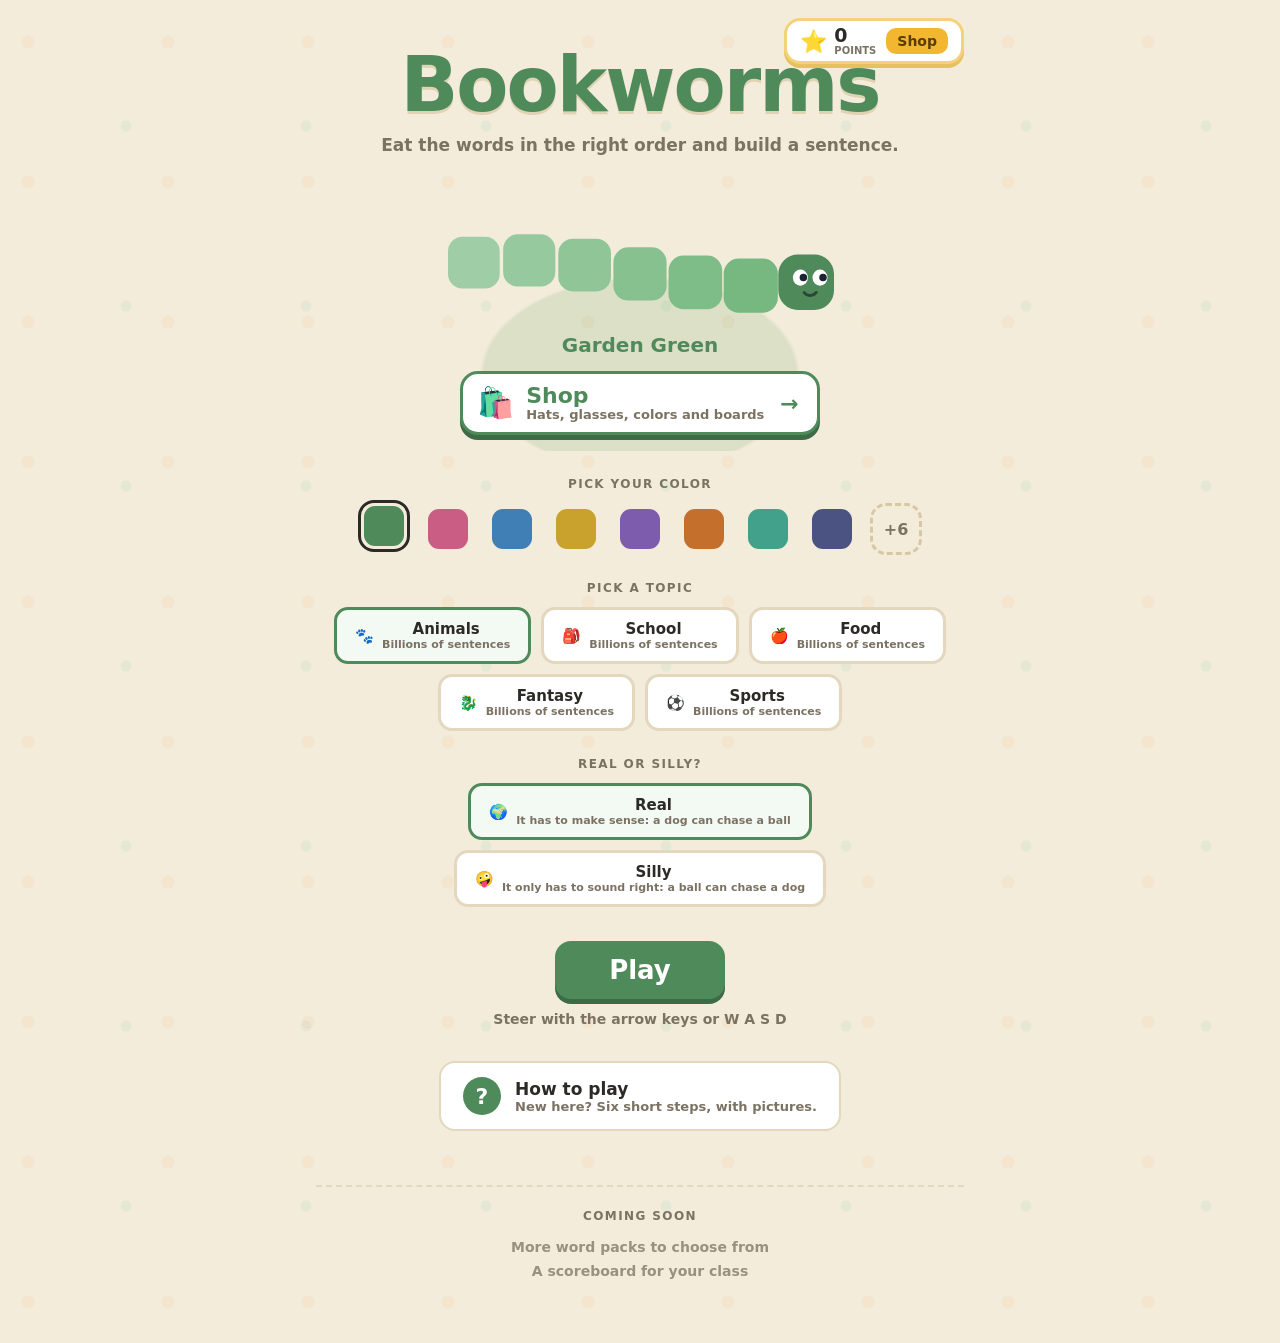
==== index.html @ 858da51a "Merge branch 'main' of https://github.com/samueljr0505/bookworms into Caro2 # Conflicts: #	tools/tes" ====
<!DOCTYPE html>
<html lang="en">
<head>
<meta charset="utf-8" />
<meta name="viewport" content="width=device-width, initial-scale=1" />
<title>Bookworms - Pick Your Worm</title>
<link rel="icon" href="data:image/svg+xml,%3Csvg xmlns='http://www.w3.org/2000/svg' viewBox='0 0 100 100'%3E%3Ctext y='.9em' font-size='90'%3E%F0%9F%90%9B%3C/text%3E%3C/svg%3E" />
<link rel="stylesheet" href="css/home.css" />
</head>
<body>

<main class="home">

  <header class="hero">
    <a id="bank" class="bank" href="shop.html" title="Spend your points in the shop">
      <span class="bank-star">⭐</span>
      <span><b id="bank-points">0</b><small>points</small></span>
      <span class="bank-go">Shop</span>
    </a>
    <h1>Bookworms</h1>
    <p class="tagline">Eat the words in the right order and build a sentence.</p>
  </header>

  <!-- the worm you are about to play as, wiggling, in everything it is wearing -->
  <section class="preview" aria-label="Your worm">
    <canvas id="worm-preview" class="worm" aria-hidden="true"></canvas>
    <p id="worm-name" class="worm-name">Garden Green</p>
    <a class="shop-btn" href="shop.html">
      <span class="shop-btn-icon" aria-hidden="true">🛍️</span>
      <span><b>Shop</b><small>Hats, glasses, colors and boards</small></span>
      <span class="shop-btn-go" aria-hidden="true">&rarr;</span>
    </a>
  </section>

  <section class="picker">
    <h2>Pick your color</h2>
    <ul id="swatches" class="swatches" role="radiogroup" aria-label="Worm colour"></ul>
    <p id="picker-error" class="picker-error" hidden>
      Could not load the worm colours. Start the server with <code>./serve.sh</code>
      and reload this page.
    </p>
  </section>

  <section class="picker">
    <h2>Pick a topic</h2>
    <ul id="topics" class="topics" role="radiogroup" aria-label="Topic"></ul>
  </section>

  <section class="picker">
    <h2>Real or silly?</h2>
    <ul id="modes" class="topics" role="radiogroup" aria-label="Kind of sentences">
      <li><button class="topic" type="button" role="radio" data-mode="real" aria-checked="true">
        <span>🌍</span><span>Real<small>It has to make sense: a dog can chase a ball</small></span>
      </button></li>
      <li><button class="topic" type="button" role="radio" data-mode="silly" aria-checked="false">
        <span>🤪</span><span>Silly<small>It only has to sound right: a ball can chase a dog</small></span>
      </button></li>
    </ul>
  </section>

  <section class="start">
    <a id="play" class="play" href="game.html">Play</a>
    <p class="hint">Steer with the <b>arrow keys</b> or <b>W A S D</b></p>
  </section>

  <section class="learn">
    <a class="learn-link" href="how-to-play.html">
      <span class="learn-icon">?</span>
      <span>
        <b>How to play</b>
        <small>New here? Six short steps, with pictures.</small>
      </span>
    </a>
  </section>

  <!-- room to grow: more of these panels go here later -->
  <section class="soon">
    <h2>Coming soon</h2>
    <ul class="soon-list">
      <li>More word packs to choose from</li>
      <li>A scoreboard for your class</li>
    </ul>
  </section>

</main>

<script src="js/closet.js"></script>
<script src="js/worm-skin.js"></script>
<script src="js/worm-art.js"></script>
<script src="js/home.js"></script>
</body>
</html>
---- css/home.css ----
/* The home page. The game itself is styled by css/style.css. */

:root {
  --paper: #fdf6e8;
  --ink: #2c2a26;
  --muted: #7b7263;
  --line: #e3d7be;
  --green: #4f8a5b;

  /* set from js/home.js when a worm is picked */
  --worm-body: #6eb478;
  --worm-head: #4f8a5b;
}

* { box-sizing: border-box; }

body {
  margin: 0;
  padding: 0;
  background-color: #f4ecdb;
  background-image:
    radial-gradient(circle at 20% 30%, rgba(242, 166, 90, 0.10) 0 6px, transparent 7px),
    radial-gradient(circle at 70% 70%, rgba(94, 196, 163, 0.10) 0 5px, transparent 6px);
  background-size: 140px 140px, 180px 180px;
  color: var(--ink);
  font-family: "Nunito", ui-rounded, "Trebuchet MS", system-ui, sans-serif;
}

.home {
  max-width: 680px;
  margin: 0 auto;
  padding: 40px 16px 60px;
  text-align: center;
}

/* ---------- hero ---------- */

.hero h1 {
  margin: 0;
  font-size: clamp(42px, 11vw, 76px);
  letter-spacing: -2px;
  color: var(--green);
  text-shadow: 0 3px 0 #e0d2b4;
}
.tagline {
  margin: 6px 0 0;
  color: var(--muted);
  font-weight: 700;
  font-size: 17px;
}

/* ---------- the points bank ---------- */

.hero { position: relative; }
.bank {
  position: absolute; right: 0; top: -22px;
  display: inline-flex; align-items: center; gap: 7px;
  text-decoration: none; color: var(--ink);
  background: #fff; border: 3px solid #f3d27a; border-radius: 16px;
  padding: 5px 13px; box-shadow: 0 4px 0 #e6c15f; transition: transform 0.12s;
}
.bank:hover { transform: translateY(-2px); }
.bank-star { font-size: 22px; }
.bank-go {
  background: var(--gold, #f2b631); color: #5a3d00; font-weight: 900; font-size: 14px;
  padding: 5px 11px; border-radius: 10px; margin-left: 3px;
}
.bank b { display: block; font-size: 19px; line-height: 1; text-align: left; }
.bank small { display: block; font-size: 10px; font-weight: 800; color: var(--muted); text-transform: uppercase; }

/* ---------- the wiggling worm ---------- */

.preview {
  margin: 22px 0 10px;
  padding: 6px 0 16px;
  background: radial-gradient(ellipse at 50% 72%, rgba(94, 160, 90, 0.16) 0 34%, transparent 35%);
}
.worm { display: block; width: 100%; height: 150px; }

.worm-name {
  margin: 0;
  font-weight: 900;
  font-size: 20px;
  color: var(--worm-head);
  transition: color 0.25s;
}
/* the way into the shop: a chunky white button with a green edge, so it reads as something
   to press without competing with the green Play button */
.shop-btn {
  display: inline-flex; align-items: center; gap: 12px; margin-top: 14px;
  padding: 10px 18px 10px 14px; text-align: left; text-decoration: none; color: var(--green);
  background: #fff; border: 3px solid var(--green); border-radius: 18px;
  box-shadow: 0 5px 0 #3c6b46; transition: transform 0.1s, box-shadow 0.1s, background 0.15s;
}
.shop-btn:hover { transform: translateY(-2px); box-shadow: 0 7px 0 #3c6b46; background: #f3faf4; }
.shop-btn:active { transform: translateY(3px); box-shadow: 0 2px 0 #3c6b46; }
.shop-btn:focus-visible { outline: 3px solid var(--green); outline-offset: 3px; }
.shop-btn-icon { font-size: 30px; line-height: 1; }
.shop-btn b { display: block; font-size: 22px; line-height: 1.05; }
.shop-btn small { display: block; font-size: 13px; font-weight: 800; color: var(--muted); }
.shop-btn-go {
  font-size: 22px; font-weight: 900; margin-left: 4px;
  transition: transform 0.15s;
}
.shop-btn:hover .shop-btn-go { transform: translateX(4px); }

/* ---------- colour picker ---------- */

.picker { margin-top: 26px; }

h2 {
  font-size: 12px;
  text-transform: uppercase;
  letter-spacing: 1.4px;
  color: var(--muted);
  margin: 0 0 12px;
}

.swatches {
  list-style: none;
  margin: 0;
  padding: 0;
  display: flex;
  flex-wrap: wrap;
  justify-content: center;
  gap: 12px;
}
.swatch {
  width: 52px;
  height: 52px;
  border-radius: 16px;
  border: 3px solid transparent;
  background: none;
  padding: 3px;
  cursor: pointer;
  transition: transform 0.15s, border-color 0.15s;
}
.swatch i {
  display: block;
  width: 100%;
  height: 100%;
  border-radius: 11px;
}
.swatch:hover { transform: translateY(-3px); }
.swatch[aria-checked="true"] {
  border-color: var(--ink);
  transform: translateY(-3px);
}
.swatch:focus-visible { outline: 3px solid var(--green); outline-offset: 3px; }

.picker-error {
  color: #c0563f;
  font-weight: 700;
  font-size: 14px;
  max-width: 420px;
  margin: 12px auto 0;
}
.picker-error code {
  background: #efe6d2;
  padding: 1px 6px;
  border-radius: 5px;
}

/* ---------- play ---------- */

.start { margin-top: 34px; }

.play {
  display: inline-block;
  font-size: 26px;
  font-weight: 800;
  text-decoration: none;
  color: #fff;
  background: var(--green);
  padding: 14px 54px;
  border-radius: 16px;
  box-shadow: 0 5px 0 #3c6b46;
  transition: transform 0.1s, box-shadow 0.1s;
}
.play:hover { transform: translateY(-2px); box-shadow: 0 7px 0 #3c6b46; }
.play:active { transform: translateY(3px); box-shadow: 0 2px 0 #3c6b46; }

.hint { margin: 12px 0 0; color: var(--muted); font-weight: 700; font-size: 14px; }

/* ---------- placeholder for later ---------- */

.soon {
  margin-top: 54px;
  padding-top: 22px;
  border-top: 2px dashed var(--line);
}
.soon-list {
  list-style: none;
  margin: 0;
  padding: 0;
  color: var(--muted);
  font-size: 14px;
  font-weight: 700;
}
.soon-list li { padding: 4px 0; opacity: 0.75; }

@media (max-width: 520px) {
  .bank { position: static; margin-bottom: 14px; }
  .worm { height: 110px; }
}

/* the last swatch: a link to the colours you can still buy */
.swatch.more {
  display: grid; place-items: center; text-decoration: none;
  border: 3px dashed #d7c7a3; padding: 0;
}
.swatch.more i {
  display: grid; place-items: center; background: none;
  font-style: normal; font-weight: 900; color: var(--muted); font-size: 16px;
}

/* ---------- topic picker ---------- */

.topics {
  list-style: none;
  margin: 0;
  padding: 0;
  display: flex;
  flex-wrap: wrap;
  justify-content: center;
  gap: 10px;
}
.topic {
  font: inherit;
  font-weight: 800;
  font-size: 15px;
  padding: 10px 18px;
  border-radius: 14px;
  border: 3px solid var(--line);
  background: #fff;
  color: var(--ink);
  cursor: pointer;
  display: flex;
  align-items: center;
  gap: 8px;
  transition: transform 0.15s, border-color 0.15s;
}
.topic small { display: block; font-weight: 700; font-size: 11px; color: var(--muted); }
.topic:hover { transform: translateY(-3px); }
.topic[aria-checked="true"] { border-color: var(--green); background: #f3faf4; }
.topic:focus-visible { outline: 3px solid var(--green); outline-offset: 3px; }

/* ---------- how a sentence gets built ---------- */

.how {
  margin-top: 46px;
  padding: 24px 26px;
  background: #fff;
  border: 2px solid var(--line);
  border-radius: 18px;
  text-align: left;
}
.how h2, .how h3 { text-align: left; }
.how h3 { margin-top: 22px; }
.how-lead { margin: 0 0 18px; font-size: 15px; font-weight: 700; color: var(--ink); }

.how-steps { list-style: none; margin: 0; padding: 0; }
.how-steps li { display: flex; gap: 12px; padding: 10px 0; font-size: 14.5px; }
.step-n {
  flex: none; width: 26px; height: 26px; border-radius: 50%;
  background: var(--green); color: #fff; font-weight: 800;
  display: grid; place-items: center; font-size: 14px;
}

/* the little worked example */
.demo { display: flex; flex-wrap: wrap; gap: 5px; margin-top: 8px; }
.demo i {
  font-style: normal; font-weight: 800; font-size: 12px;
  padding: 4px 10px; border-radius: 999px;
  border: 2px dashed #c9bda3; color: var(--muted); background: #fbf7ee;
}
.demo i.done { border-style: solid; color: #20242e; }

.d-det  { border-color: #9aa7d7; } .d-det.done  { background: #9aa7d7; }
.d-adj  { border-color: #f2a65a; } .d-adj.done  { background: #f2a65a; }
.d-noun { border-color: #5ec4a3; } .d-noun.done { background: #5ec4a3; }
.d-verb { border-color: #e9797a; } .d-verb.done { background: #e9797a; }
.d-adv  { border-color: #c79ae0; } .d-adv.done  { background: #c79ae0; }
.d-prep { border-color: #72b6e8; } .d-prep.done { background: #72b6e8; }
.d-end  { border-color: #f5c26b; } .d-end.done  { background: #f5c26b; }

.how-pos { list-style: none; margin: 0; padding: 0; }
.how-pos li {
  display: flex; align-items: center; gap: 9px;
  padding: 5px 0; font-size: 14px;
}
/* the swatch takes the colour of its word kind; currentColor would pick up the
   list's text colour instead, which is why these are set explicitly */
.how-pos i {
  flex: none; width: 15px; height: 15px; border-radius: 5px; border: none;
}
.how-pos .d-det  { background: #9aa7d7; }
.how-pos .d-adj  { background: #f2a65a; }
.how-pos .d-noun { background: #5ec4a3; }
.how-pos .d-verb { background: #e9797a; }
.how-pos .d-adv  { background: #c79ae0; }
.how-pos .d-prep { background: #72b6e8; }
.how-pos .d-end  { background: #f5c26b; }
.how-pos em { color: var(--muted); font-style: normal; font-weight: 700; }
.how-note {
  margin: 18px 0 0; font-size: 13.5px; color: var(--muted);
  font-weight: 700; border-top: 2px dashed var(--line); padding-top: 14px;
}

/* ---------- link to the how-to-play page ---------- */

.learn { margin-top: 34px; }
.learn-link {
  display: inline-flex; align-items: center; gap: 14px;
  text-align: left; text-decoration: none; color: var(--ink);
  background: #fff; border: 2px solid var(--line); border-radius: 16px;
  padding: 14px 22px; transition: transform 0.15s, border-color 0.15s;
}
.learn-link:hover { transform: translateY(-3px); border-color: var(--green); }
.learn-icon {
  flex: none; width: 38px; height: 38px; border-radius: 50%;
  background: var(--green); color: #fff;
  display: grid; place-items: center; font-size: 22px; font-weight: 800;
}
.learn-link b { display: block; font-size: 17px; }
.learn-link small { display: block; color: var(--muted); font-weight: 700; font-size: 13px; }
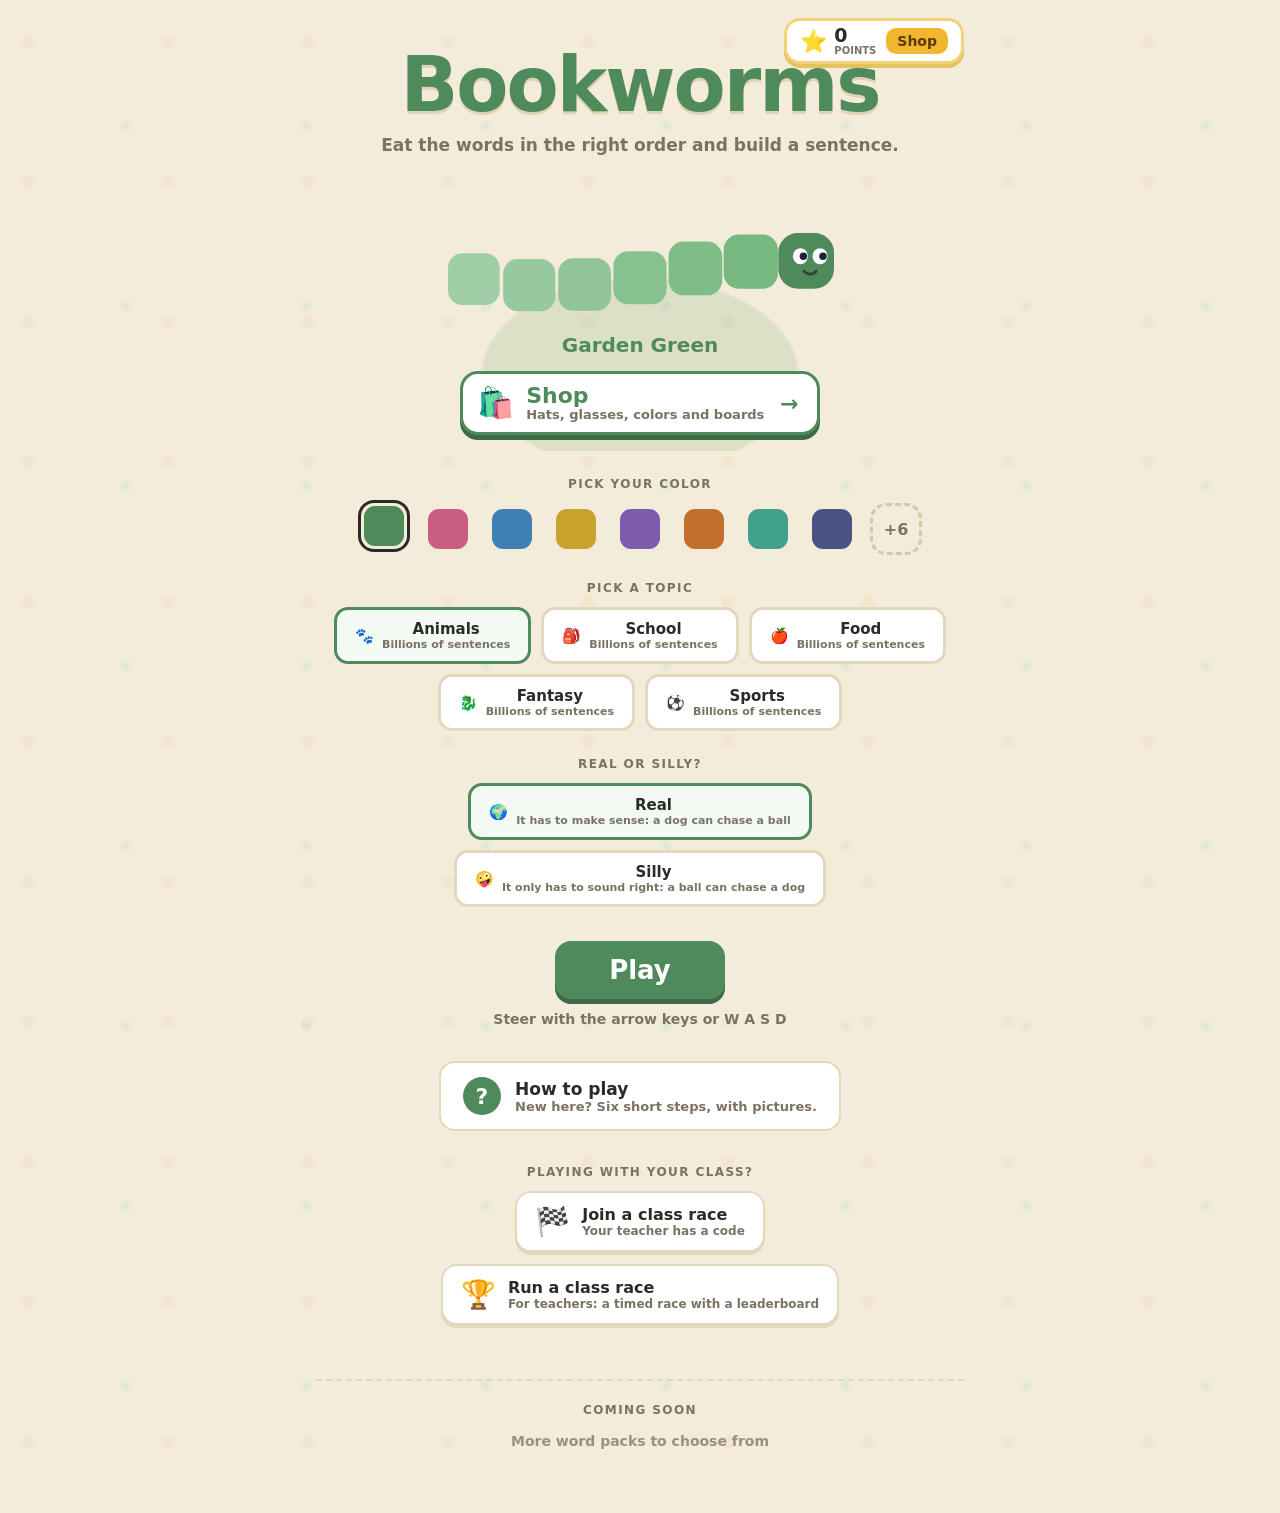
==== commit 59bf9457: "Add class races: a timed game mode with a class leaderboard A teacher opens "Run a class race" (teac" ====
--- a/index.html
+++ b/index.html
@@ -73,12 +73,26 @@
     </a>
   </section>
 
+  <!-- class races: the whole class plays at once, on a shared leaderboard -->
+  <section class="classroom">
+    <h2>Playing with your class?</h2>
+    <div class="class-links">
+      <a class="class-link" href="join.html">
+        <span class="class-icon" aria-hidden="true">🏁</span>
+        <span><b>Join a class race</b><small>Your teacher has a code</small></span>
+      </a>
+      <a class="class-link" href="teacher.html">
+        <span class="class-icon" aria-hidden="true">🏆</span>
+        <span><b>Run a class race</b><small>For teachers: a timed race with a leaderboard</small></span>
+      </a>
+    </div>
+  </section>
+
   <!-- room to grow: more of these panels go here later -->
   <section class="soon">
     <h2>Coming soon</h2>
     <ul class="soon-list">
       <li>More word packs to choose from</li>
-      <li>A scoreboard for your class</li>
     </ul>
   </section>
 
--- a/css/home.css
+++ b/css/home.css
@@ -181,6 +181,22 @@
 .play:active { transform: translateY(3px); box-shadow: 0 2px 0 #3c6b46; }
 
 .hint { margin: 12px 0 0; color: var(--muted); font-weight: 700; font-size: 14px; }
+
+/* ---------- class races: join one, or run one ---------- */
+
+.classroom { margin-top: 34px; }
+.class-links { display: flex; flex-wrap: wrap; gap: 12px; justify-content: center; }
+.class-link {
+  display: inline-flex; align-items: center; gap: 12px; text-align: left;
+  text-decoration: none; color: var(--ink); background: #fff;
+  border: 2px solid var(--line); border-radius: 16px; padding: 12px 18px;
+  box-shadow: 0 3px 0 var(--line); transition: transform 0.15s, border-color 0.15s;
+}
+.class-link:hover { transform: translateY(-3px); border-color: var(--green); }
+.class-link:focus-visible { outline: 3px solid var(--green); outline-offset: 3px; }
+.class-icon { font-size: 28px; line-height: 1; }
+.class-link b { display: block; font-size: 16px; }
+.class-link small { display: block; color: var(--muted); font-weight: 700; font-size: 12px; }
 
 /* ---------- placeholder for later ---------- */
 
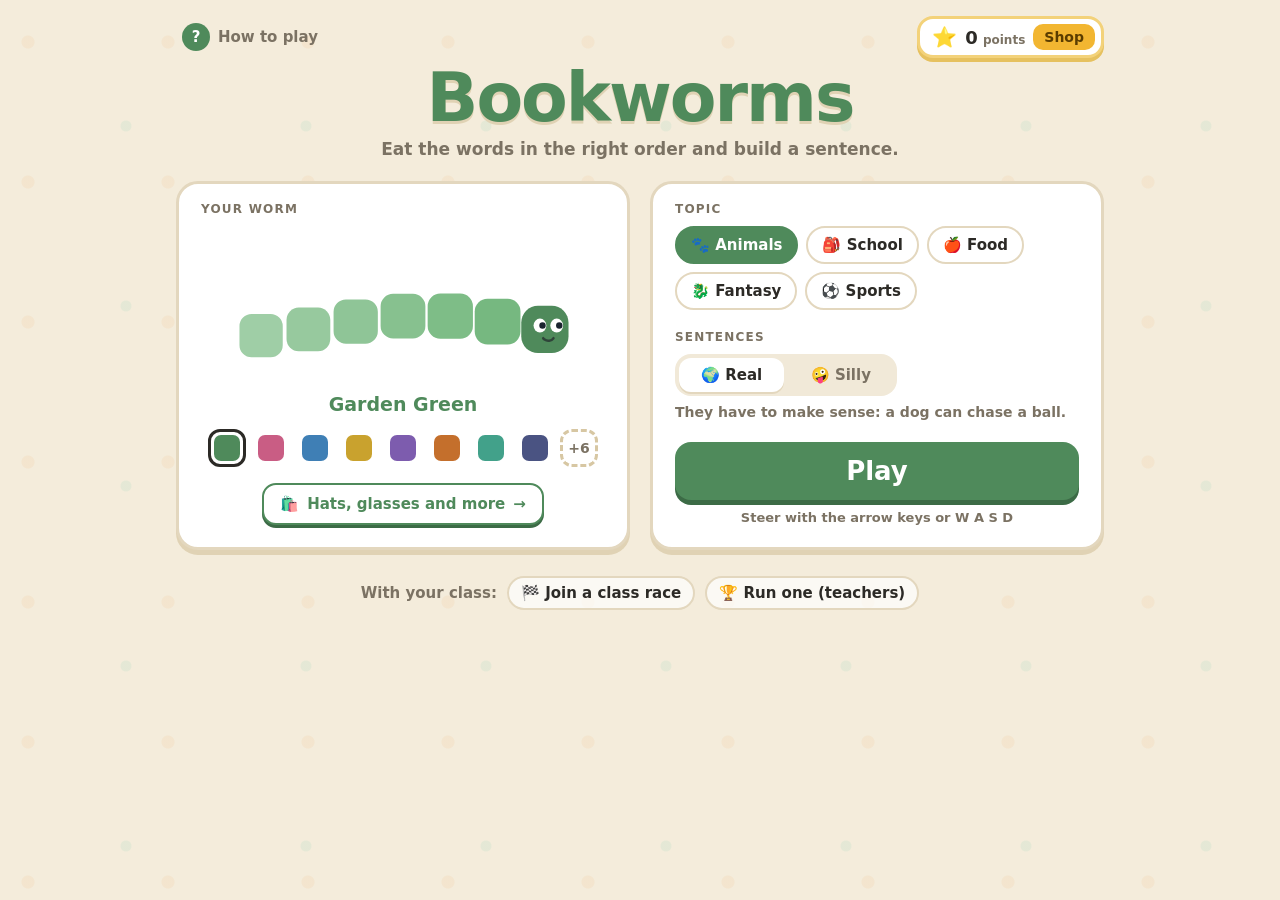
==== commit bb4d922d: "Tidy the home page and the game's controls The home page was nine sections stacked in one column, so" ====
--- a/index.html
+++ b/index.html
@@ -9,92 +9,65 @@
 </head>
 <body>
 
+<header class="top">
+  <a class="help" href="how-to-play.html"><span class="help-icon" aria-hidden="true">?</span>How to play</a>
+  <a id="bank" class="bank" href="shop.html" title="Spend your points in the shop">
+    <span class="bank-star" aria-hidden="true">⭐</span>
+    <span><b id="bank-points">0</b> <small>points</small></span>
+    <span class="bank-go">Shop</span>
+  </a>
+</header>
+
 <main class="home">
 
-  <header class="hero">
-    <a id="bank" class="bank" href="shop.html" title="Spend your points in the shop">
-      <span class="bank-star">⭐</span>
-      <span><b id="bank-points">0</b><small>points</small></span>
-      <span class="bank-go">Shop</span>
-    </a>
+  <div class="hero">
     <h1>Bookworms</h1>
     <p class="tagline">Eat the words in the right order and build a sentence.</p>
-  </header>
+  </div>
 
-  <!-- the worm you are about to play as, wiggling, in everything it is wearing -->
-  <section class="preview" aria-label="Your worm">
-    <canvas id="worm-preview" class="worm" aria-hidden="true"></canvas>
-    <p id="worm-name" class="worm-name">Garden Green</p>
-    <a class="shop-btn" href="shop.html">
-      <span class="shop-btn-icon" aria-hidden="true">🛍️</span>
-      <span><b>Shop</b><small>Hats, glasses, colors and boards</small></span>
-      <span class="shop-btn-go" aria-hidden="true">&rarr;</span>
-    </a>
-  </section>
+  <div class="setup">
 
-  <section class="picker">
-    <h2>Pick your color</h2>
-    <ul id="swatches" class="swatches" role="radiogroup" aria-label="Worm colour"></ul>
-    <p id="picker-error" class="picker-error" hidden>
-      Could not load the worm colours. Start the server with <code>./serve.sh</code>
-      and reload this page.
-    </p>
-  </section>
+    <!-- the worm you are about to play as, wiggling, in everything it is wearing -->
+    <section class="card worm-card" aria-labelledby="worm-label">
+      <h2 id="worm-label" class="label">Your worm</h2>
+      <canvas id="worm-preview" class="worm" aria-hidden="true"></canvas>
+      <p id="worm-name" class="worm-name">Garden Green</p>
+      <ul id="swatches" class="swatches" role="radiogroup" aria-label="Worm colour"></ul>
+      <p id="picker-error" class="picker-error" hidden>
+        Could not load the worm colours. Start the server with <code>./serve.sh</code>
+        and reload this page.
+      </p>
+      <a class="shop-btn" href="shop.html">
+        <span aria-hidden="true">🛍️</span> Hats, glasses and more <span class="go" aria-hidden="true">&rarr;</span>
+      </a>
+    </section>
 
-  <section class="picker">
-    <h2>Pick a topic</h2>
-    <ul id="topics" class="topics" role="radiogroup" aria-label="Topic"></ul>
-  </section>
+    <!-- what to play: the topic, Real or Silly, then go -->
+    <section class="card game-card" aria-labelledby="topic-label">
+      <h2 id="topic-label" class="label">Topic</h2>
+      <ul id="topics" class="chips" role="radiogroup" aria-labelledby="topic-label"></ul>
 
-  <section class="picker">
-    <h2>Real or silly?</h2>
-    <ul id="modes" class="topics" role="radiogroup" aria-label="Kind of sentences">
-      <li><button class="topic" type="button" role="radio" data-mode="real" aria-checked="true">
-        <span>🌍</span><span>Real<small>It has to make sense: a dog can chase a ball</small></span>
-      </button></li>
-      <li><button class="topic" type="button" role="radio" data-mode="silly" aria-checked="false">
-        <span>🤪</span><span>Silly<small>It only has to sound right: a ball can chase a dog</small></span>
-      </button></li>
-    </ul>
-  </section>
+      <h2 id="mode-label" class="label">Sentences</h2>
+      <div id="modes" class="segmented" role="radiogroup" aria-labelledby="mode-label">
+        <button type="button" role="radio" data-mode="real" aria-checked="true"
+                data-note="They have to make sense: a dog can chase a ball.">🌍 Real</button>
+        <button type="button" role="radio" data-mode="silly" aria-checked="false"
+                data-note="They only have to sound right: a ball can chase a dog!">🤪 Silly</button>
+      </div>
+      <p id="mode-note" class="mode-note" aria-live="polite">They have to make sense: a dog can chase a ball.</p>
 
-  <section class="start">
-    <a id="play" class="play" href="game.html">Play</a>
-    <p class="hint">Steer with the <b>arrow keys</b> or <b>W A S D</b></p>
-  </section>
+      <a id="play" class="play" href="game.html">Play</a>
+      <p class="hint">Steer with the <b>arrow keys</b> or <b>W A S D</b></p>
+    </section>
 
-  <section class="learn">
-    <a class="learn-link" href="how-to-play.html">
-      <span class="learn-icon">?</span>
-      <span>
-        <b>How to play</b>
-        <small>New here? Six short steps, with pictures.</small>
-      </span>
-    </a>
-  </section>
+  </div>
 
   <!-- class races: the whole class plays at once, on a shared leaderboard -->
-  <section class="classroom">
-    <h2>Playing with your class?</h2>
-    <div class="class-links">
-      <a class="class-link" href="join.html">
-        <span class="class-icon" aria-hidden="true">🏁</span>
-        <span><b>Join a class race</b><small>Your teacher has a code</small></span>
-      </a>
-      <a class="class-link" href="teacher.html">
-        <span class="class-icon" aria-hidden="true">🏆</span>
-        <span><b>Run a class race</b><small>For teachers: a timed race with a leaderboard</small></span>
-      </a>
-    </div>
-  </section>
-
-  <!-- room to grow: more of these panels go here later -->
-  <section class="soon">
-    <h2>Coming soon</h2>
-    <ul class="soon-list">
-      <li>More word packs to choose from</li>
-    </ul>
-  </section>
+  <nav class="classroom" aria-label="Class races">
+    <span class="classroom-label">With your class:</span>
+    <a href="join.html"><span aria-hidden="true">🏁</span> Join a class race</a>
+    <a href="teacher.html"><span aria-hidden="true">🏆</span> Run one (teachers)</a>
+  </nav>
 
 </main>
 
--- a/css/home.css
+++ b/css/home.css
@@ -1,4 +1,6 @@
-/* The home page. The game itself is styled by css/style.css. */
+/* The home page: two cards side by side - your worm, and what to play - with Play as the one
+   big button. Everything a player has to choose fits on one screen. The game itself is
+   styled by css/style.css. */
 
 :root {
   --paper: #fdf6e8;
@@ -6,6 +8,9 @@
   --muted: #7b7263;
   --line: #e3d7be;
   --green: #4f8a5b;
+  --green-dark: #3c6b46;
+  --gold: #f2b631;
+  --shadow: 0 5px 0 #e0d2b4;
 
   /* set from js/home.js when a worm is picked */
   --worm-body: #6eb478;
@@ -16,7 +21,6 @@
 
 body {
   margin: 0;
-  padding: 0;
   background-color: #f4ecdb;
   background-image:
     radial-gradient(circle at 20% 30%, rgba(242, 166, 90, 0.10) 0 6px, transparent 7px),
@@ -26,200 +30,90 @@
   font-family: "Nunito", ui-rounded, "Trebuchet MS", system-ui, sans-serif;
 }
 
-.home {
-  max-width: 680px;
-  margin: 0 auto;
-  padding: 40px 16px 60px;
-  text-align: center;
-}
-
-/* ---------- hero ---------- */
-
-.hero h1 {
-  margin: 0;
-  font-size: clamp(42px, 11vw, 76px);
-  letter-spacing: -2px;
-  color: var(--green);
-  text-shadow: 0 3px 0 #e0d2b4;
-}
-.tagline {
-  margin: 6px 0 0;
-  color: var(--muted);
-  font-weight: 700;
-  font-size: 17px;
-}
-
-/* ---------- the points bank ---------- */
-
-.hero { position: relative; }
+a:focus-visible, button:focus-visible { outline: 3px solid var(--green); outline-offset: 3px; }
+
+/* ---------- top: how to play, and the points bank ---------- */
+
+.top {
+  display: flex; align-items: center; justify-content: space-between; gap: 12px;
+  max-width: 960px; margin: 0 auto; padding: 16px 16px 0;
+}
+.help {
+  display: inline-flex; align-items: center; gap: 8px;
+  font-weight: 800; font-size: 15px; color: var(--muted); text-decoration: none;
+  padding: 6px 12px 6px 6px; border-radius: 999px;
+}
+.help:hover { color: var(--ink); background: rgba(255, 255, 255, 0.6); }
+.help-icon {
+  width: 28px; height: 28px; border-radius: 50%; display: grid; place-items: center;
+  background: var(--green); color: #fff; font-weight: 900;
+}
+
 .bank {
-  position: absolute; right: 0; top: -22px;
-  display: inline-flex; align-items: center; gap: 7px;
+  display: inline-flex; align-items: center; gap: 8px;
   text-decoration: none; color: var(--ink);
   background: #fff; border: 3px solid #f3d27a; border-radius: 16px;
-  padding: 5px 13px; box-shadow: 0 4px 0 #e6c15f; transition: transform 0.12s;
+  padding: 5px 6px 5px 12px; box-shadow: 0 4px 0 #e6c15f; transition: transform 0.12s;
 }
 .bank:hover { transform: translateY(-2px); }
-.bank-star { font-size: 22px; }
+.bank-star { font-size: 20px; }
+.bank b { font-size: 18px; }
+.bank small { font-size: 12px; font-weight: 800; color: var(--muted); }
 .bank-go {
-  background: var(--gold, #f2b631); color: #5a3d00; font-weight: 900; font-size: 14px;
-  padding: 5px 11px; border-radius: 10px; margin-left: 3px;
-}
-.bank b { display: block; font-size: 19px; line-height: 1; text-align: left; }
-.bank small { display: block; font-size: 10px; font-weight: 800; color: var(--muted); text-transform: uppercase; }
-
-/* ---------- the wiggling worm ---------- */
-
-.preview {
-  margin: 22px 0 10px;
-  padding: 6px 0 16px;
-  background: radial-gradient(ellipse at 50% 72%, rgba(94, 160, 90, 0.16) 0 34%, transparent 35%);
-}
-.worm { display: block; width: 100%; height: 150px; }
-
+  background: var(--gold); color: #5a3d00; font-weight: 900; font-size: 14px;
+  padding: 5px 11px; border-radius: 10px;
+}
+
+/* ---------- the title ---------- */
+
+.home { max-width: 960px; margin: 0 auto; padding: 4px 16px 48px; }
+
+.hero { text-align: center; margin-bottom: 22px; }
+.hero h1 {
+  margin: 0; font-size: clamp(44px, 9vw, 68px); line-height: 1.05; letter-spacing: -2px;
+  color: var(--green); text-shadow: 0 3px 0 #e0d2b4;
+}
+.tagline { margin: 6px 0 0; color: var(--muted); font-weight: 700; font-size: 17px; }
+
+/* ---------- the two cards ---------- */
+
+.setup {
+  display: grid; grid-template-columns: minmax(0, 1fr) minmax(0, 1fr); gap: 20px;
+  align-items: stretch;
+}
+.card {
+  background: #fff; border: 3px solid var(--line); border-radius: 22px;
+  padding: 18px 22px 22px; box-shadow: var(--shadow);
+}
+.label {
+  margin: 0 0 10px; font-size: 12px; font-weight: 800; letter-spacing: 1.2px;
+  text-transform: uppercase; color: var(--muted);
+}
+.label:not(:first-child) { margin-top: 20px; }
+
+/* your worm */
+.worm-card { display: flex; flex-direction: column; align-items: center; text-align: center; }
+.worm-card .label { align-self: flex-start; }
+/* the worm takes whatever room the card has spare (flex-basis 0, so its own size never
+   feeds back into the card's) - a bigger worm when the topics need two rows */
+.worm { display: block; width: 100%; flex: 1 1 0; min-height: 104px; max-height: 170px; }
 .worm-name {
-  margin: 0;
-  font-weight: 900;
-  font-size: 20px;
-  color: var(--worm-head);
-  transition: color 0.25s;
-}
-/* the way into the shop: a chunky white button with a green edge, so it reads as something
-   to press without competing with the green Play button */
-.shop-btn {
-  display: inline-flex; align-items: center; gap: 12px; margin-top: 14px;
-  padding: 10px 18px 10px 14px; text-align: left; text-decoration: none; color: var(--green);
-  background: #fff; border: 3px solid var(--green); border-radius: 18px;
-  box-shadow: 0 5px 0 #3c6b46; transition: transform 0.1s, box-shadow 0.1s, background 0.15s;
-}
-.shop-btn:hover { transform: translateY(-2px); box-shadow: 0 7px 0 #3c6b46; background: #f3faf4; }
-.shop-btn:active { transform: translateY(3px); box-shadow: 0 2px 0 #3c6b46; }
-.shop-btn:focus-visible { outline: 3px solid var(--green); outline-offset: 3px; }
-.shop-btn-icon { font-size: 30px; line-height: 1; }
-.shop-btn b { display: block; font-size: 22px; line-height: 1.05; }
-.shop-btn small { display: block; font-size: 13px; font-weight: 800; color: var(--muted); }
-.shop-btn-go {
-  font-size: 22px; font-weight: 900; margin-left: 4px;
-  transition: transform 0.15s;
-}
-.shop-btn:hover .shop-btn-go { transform: translateX(4px); }
-
-/* ---------- colour picker ---------- */
-
-.picker { margin-top: 26px; }
-
-h2 {
-  font-size: 12px;
-  text-transform: uppercase;
-  letter-spacing: 1.4px;
-  color: var(--muted);
-  margin: 0 0 12px;
+  margin: 0 0 14px; font-weight: 900; font-size: 19px;
+  color: var(--worm-head); transition: color 0.25s;
 }
 
 .swatches {
-  list-style: none;
-  margin: 0;
-  padding: 0;
-  display: flex;
-  flex-wrap: wrap;
-  justify-content: center;
-  gap: 12px;
+  list-style: none; margin: 0 0 16px; padding: 0;
+  display: flex; flex-wrap: wrap; justify-content: center; gap: 6px;
 }
 .swatch {
-  width: 52px;
-  height: 52px;
-  border-radius: 16px;
-  border: 3px solid transparent;
-  background: none;
-  padding: 3px;
-  cursor: pointer;
+  width: 38px; height: 38px; padding: 3px; cursor: pointer;
+  border-radius: 12px; border: 3px solid transparent; background: none;
   transition: transform 0.15s, border-color 0.15s;
 }
-.swatch i {
-  display: block;
-  width: 100%;
-  height: 100%;
-  border-radius: 11px;
-}
-.swatch:hover { transform: translateY(-3px); }
-.swatch[aria-checked="true"] {
-  border-color: var(--ink);
-  transform: translateY(-3px);
-}
-.swatch:focus-visible { outline: 3px solid var(--green); outline-offset: 3px; }
-
-.picker-error {
-  color: #c0563f;
-  font-weight: 700;
-  font-size: 14px;
-  max-width: 420px;
-  margin: 12px auto 0;
-}
-.picker-error code {
-  background: #efe6d2;
-  padding: 1px 6px;
-  border-radius: 5px;
-}
-
-/* ---------- play ---------- */
-
-.start { margin-top: 34px; }
-
-.play {
-  display: inline-block;
-  font-size: 26px;
-  font-weight: 800;
-  text-decoration: none;
-  color: #fff;
-  background: var(--green);
-  padding: 14px 54px;
-  border-radius: 16px;
-  box-shadow: 0 5px 0 #3c6b46;
-  transition: transform 0.1s, box-shadow 0.1s;
-}
-.play:hover { transform: translateY(-2px); box-shadow: 0 7px 0 #3c6b46; }
-.play:active { transform: translateY(3px); box-shadow: 0 2px 0 #3c6b46; }
-
-.hint { margin: 12px 0 0; color: var(--muted); font-weight: 700; font-size: 14px; }
-
-/* ---------- class races: join one, or run one ---------- */
-
-.classroom { margin-top: 34px; }
-.class-links { display: flex; flex-wrap: wrap; gap: 12px; justify-content: center; }
-.class-link {
-  display: inline-flex; align-items: center; gap: 12px; text-align: left;
-  text-decoration: none; color: var(--ink); background: #fff;
-  border: 2px solid var(--line); border-radius: 16px; padding: 12px 18px;
-  box-shadow: 0 3px 0 var(--line); transition: transform 0.15s, border-color 0.15s;
-}
-.class-link:hover { transform: translateY(-3px); border-color: var(--green); }
-.class-link:focus-visible { outline: 3px solid var(--green); outline-offset: 3px; }
-.class-icon { font-size: 28px; line-height: 1; }
-.class-link b { display: block; font-size: 16px; }
-.class-link small { display: block; color: var(--muted); font-weight: 700; font-size: 12px; }
-
-/* ---------- placeholder for later ---------- */
-
-.soon {
-  margin-top: 54px;
-  padding-top: 22px;
-  border-top: 2px dashed var(--line);
-}
-.soon-list {
-  list-style: none;
-  margin: 0;
-  padding: 0;
-  color: var(--muted);
-  font-size: 14px;
-  font-weight: 700;
-}
-.soon-list li { padding: 4px 0; opacity: 0.75; }
-
-@media (max-width: 520px) {
-  .bank { position: static; margin-bottom: 14px; }
-  .worm { height: 110px; }
-}
-
+.swatch i { display: block; width: 100%; height: 100%; border-radius: 7px; }
+.swatch:hover { transform: translateY(-2px); }
+.swatch[aria-checked="true"] { border-color: var(--ink); }
 /* the last swatch: a link to the colours you can still buy */
 .swatch.more {
   display: grid; place-items: center; text-decoration: none;
@@ -227,116 +121,87 @@
 }
 .swatch.more i {
   display: grid; place-items: center; background: none;
-  font-style: normal; font-weight: 900; color: var(--muted); font-size: 16px;
-}
-
-/* ---------- topic picker ---------- */
-
-.topics {
-  list-style: none;
-  margin: 0;
-  padding: 0;
-  display: flex;
-  flex-wrap: wrap;
-  justify-content: center;
-  gap: 10px;
-}
+  font-style: normal; font-weight: 900; color: var(--muted); font-size: 14px;
+}
+
+.picker-error { color: #c0563f; font-weight: 700; font-size: 14px; margin: 0 0 14px; }
+.picker-error code { background: #efe6d2; padding: 1px 6px; border-radius: 5px; }
+
+/* the way into the shop: an outlined button, so it reads as something to press without
+   competing with Play */
+.shop-btn {
+  margin-top: auto; display: inline-flex; align-items: center; gap: 8px;
+  padding: 10px 16px; border-radius: 14px; text-decoration: none;
+  font-weight: 800; font-size: 15px; color: var(--green);
+  background: #fff; border: 2px solid var(--green); box-shadow: 0 3px 0 var(--green-dark);
+  transition: transform 0.1s, box-shadow 0.1s, background 0.15s;
+}
+.shop-btn:hover { background: #f3faf4; transform: translateY(-1px); box-shadow: 0 4px 0 var(--green-dark); }
+.shop-btn:active { transform: translateY(2px); box-shadow: 0 1px 0 var(--green-dark); }
+.shop-btn .go { transition: transform 0.15s; }
+.shop-btn:hover .go { transform: translateX(3px); }
+
+/* what to play */
+.game-card { display: flex; flex-direction: column; }
+
+.chips { list-style: none; margin: 0; padding: 0; display: flex; flex-wrap: wrap; gap: 8px; }
 .topic {
-  font: inherit;
-  font-weight: 800;
-  font-size: 15px;
-  padding: 10px 18px;
-  border-radius: 14px;
-  border: 3px solid var(--line);
-  background: #fff;
-  color: var(--ink);
-  cursor: pointer;
-  display: flex;
-  align-items: center;
-  gap: 8px;
-  transition: transform 0.15s, border-color 0.15s;
-}
-.topic small { display: block; font-weight: 700; font-size: 11px; color: var(--muted); }
-.topic:hover { transform: translateY(-3px); }
-.topic[aria-checked="true"] { border-color: var(--green); background: #f3faf4; }
-.topic:focus-visible { outline: 3px solid var(--green); outline-offset: 3px; }
-
-/* ---------- how a sentence gets built ---------- */
-
-.how {
-  margin-top: 46px;
-  padding: 24px 26px;
-  background: #fff;
-  border: 2px solid var(--line);
-  border-radius: 18px;
-  text-align: left;
-}
-.how h2, .how h3 { text-align: left; }
-.how h3 { margin-top: 22px; }
-.how-lead { margin: 0 0 18px; font-size: 15px; font-weight: 700; color: var(--ink); }
-
-.how-steps { list-style: none; margin: 0; padding: 0; }
-.how-steps li { display: flex; gap: 12px; padding: 10px 0; font-size: 14.5px; }
-.step-n {
-  flex: none; width: 26px; height: 26px; border-radius: 50%;
-  background: var(--green); color: #fff; font-weight: 800;
-  display: grid; place-items: center; font-size: 14px;
-}
-
-/* the little worked example */
-.demo { display: flex; flex-wrap: wrap; gap: 5px; margin-top: 8px; }
-.demo i {
-  font-style: normal; font-weight: 800; font-size: 12px;
-  padding: 4px 10px; border-radius: 999px;
-  border: 2px dashed #c9bda3; color: var(--muted); background: #fbf7ee;
-}
-.demo i.done { border-style: solid; color: #20242e; }
-
-.d-det  { border-color: #9aa7d7; } .d-det.done  { background: #9aa7d7; }
-.d-adj  { border-color: #f2a65a; } .d-adj.done  { background: #f2a65a; }
-.d-noun { border-color: #5ec4a3; } .d-noun.done { background: #5ec4a3; }
-.d-verb { border-color: #e9797a; } .d-verb.done { background: #e9797a; }
-.d-adv  { border-color: #c79ae0; } .d-adv.done  { background: #c79ae0; }
-.d-prep { border-color: #72b6e8; } .d-prep.done { background: #72b6e8; }
-.d-end  { border-color: #f5c26b; } .d-end.done  { background: #f5c26b; }
-
-.how-pos { list-style: none; margin: 0; padding: 0; }
-.how-pos li {
-  display: flex; align-items: center; gap: 9px;
-  padding: 5px 0; font-size: 14px;
-}
-/* the swatch takes the colour of its word kind; currentColor would pick up the
-   list's text colour instead, which is why these are set explicitly */
-.how-pos i {
-  flex: none; width: 15px; height: 15px; border-radius: 5px; border: none;
-}
-.how-pos .d-det  { background: #9aa7d7; }
-.how-pos .d-adj  { background: #f2a65a; }
-.how-pos .d-noun { background: #5ec4a3; }
-.how-pos .d-verb { background: #e9797a; }
-.how-pos .d-adv  { background: #c79ae0; }
-.how-pos .d-prep { background: #72b6e8; }
-.how-pos .d-end  { background: #f5c26b; }
-.how-pos em { color: var(--muted); font-style: normal; font-weight: 700; }
-.how-note {
-  margin: 18px 0 0; font-size: 13.5px; color: var(--muted);
-  font-weight: 700; border-top: 2px dashed var(--line); padding-top: 14px;
-}
-
-/* ---------- link to the how-to-play page ---------- */
-
-.learn { margin-top: 34px; }
-.learn-link {
-  display: inline-flex; align-items: center; gap: 14px;
-  text-align: left; text-decoration: none; color: var(--ink);
-  background: #fff; border: 2px solid var(--line); border-radius: 16px;
-  padding: 14px 22px; transition: transform 0.15s, border-color 0.15s;
-}
-.learn-link:hover { transform: translateY(-3px); border-color: var(--green); }
-.learn-icon {
-  flex: none; width: 38px; height: 38px; border-radius: 50%;
-  background: var(--green); color: #fff;
-  display: grid; place-items: center; font-size: 22px; font-weight: 800;
-}
-.learn-link b { display: block; font-size: 17px; }
-.learn-link small { display: block; color: var(--muted); font-weight: 700; font-size: 13px; }
+  font: inherit; font-weight: 800; font-size: 15px; cursor: pointer;
+  display: inline-flex; align-items: center; gap: 6px;
+  padding: 8px 14px; border-radius: 999px;
+  border: 2px solid var(--line); background: #fff; color: var(--ink);
+  transition: border-color 0.15s, background 0.15s;
+}
+.topic:hover { border-color: var(--green); }
+.topic[aria-checked="true"] { border-color: var(--green); background: var(--green); color: #fff; }
+
+/* Real or Silly: one switch, and one line saying what the chosen one means */
+.segmented {
+  display: inline-grid; grid-template-columns: 1fr 1fr; gap: 4px; align-self: flex-start;
+  padding: 4px; border-radius: 16px; background: #f1e9d8;
+}
+.segmented button {
+  font: inherit; font-weight: 800; font-size: 15px; cursor: pointer;
+  padding: 8px 22px; border-radius: 12px; border: none; background: transparent; color: var(--muted);
+  transition: background 0.15s, color 0.15s;
+}
+.segmented button:hover { color: var(--ink); }
+.segmented button[aria-checked="true"] { background: #fff; color: var(--ink); box-shadow: 0 2px 0 var(--line); }
+.mode-note { margin: 8px 0 22px; font-size: 14px; font-weight: 700; color: var(--muted); }
+
+.play {
+  margin-top: auto; display: block; text-align: center;
+  font-size: 26px; font-weight: 900; text-decoration: none; color: #fff;
+  background: var(--green); padding: 14px; border-radius: 16px;
+  box-shadow: 0 5px 0 var(--green-dark); transition: transform 0.1s, box-shadow 0.1s, background 0.15s;
+}
+.play:hover { background: #5a9a66; transform: translateY(-2px); box-shadow: 0 7px 0 var(--green-dark); }
+.play:active { transform: translateY(3px); box-shadow: 0 2px 0 var(--green-dark); }
+.hint { margin: 10px 0 0; text-align: center; color: var(--muted); font-weight: 700; font-size: 13px; }
+
+/* ---------- class races, quietly underneath ---------- */
+
+.classroom {
+  display: flex; flex-wrap: wrap; justify-content: center; align-items: center; gap: 6px 10px;
+  margin-top: 26px; font-size: 15px; font-weight: 800;
+}
+.classroom-label { color: var(--muted); }
+.classroom a {
+  color: var(--ink); text-decoration: none; padding: 6px 12px; border-radius: 999px;
+  border: 2px solid var(--line); background: rgba(255, 255, 255, 0.7);
+}
+.classroom a:hover { border-color: var(--green); background: #fff; }
+
+/* ---------- small screens: one card under the other ---------- */
+
+@media (max-width: 760px) {
+  .setup { grid-template-columns: 1fr; }
+  .hero { margin-bottom: 16px; }
+  .tagline { font-size: 15px; }
+}
+@media (max-width: 420px) {
+  .help { font-size: 0; gap: 0; padding: 4px; }     /* just the ? */
+  .help-icon { font-size: 16px; }
+  .card { padding: 16px; }
+  .segmented { align-self: stretch; }
+}
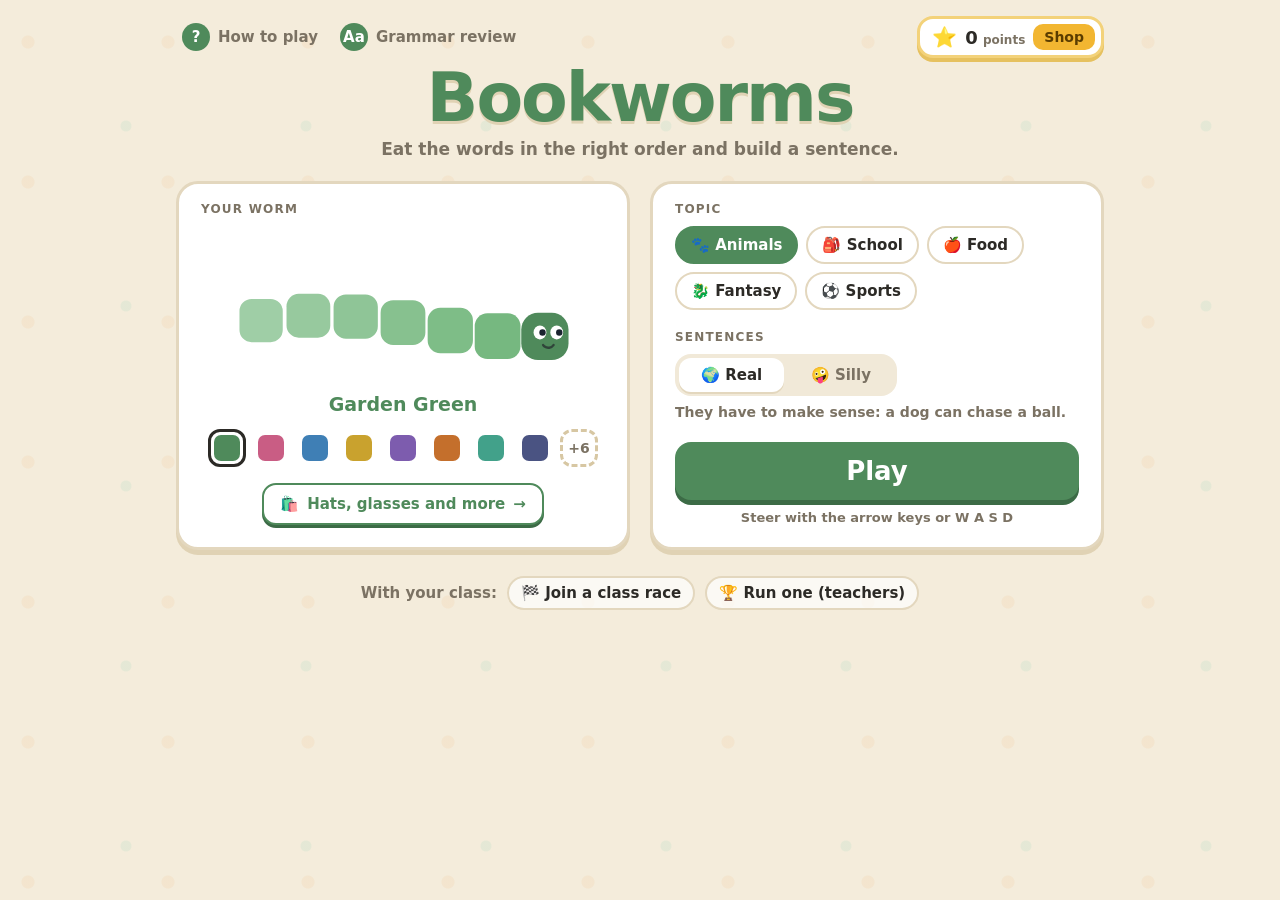
==== commit 5d330ed3: "Only eat words that fit the sentence's structure, and add a grammar review A sentence now follows a " ====
--- a/index.html
+++ b/index.html
@@ -10,7 +10,10 @@
 <body>
 
 <header class="top">
-  <a class="help" href="how-to-play.html"><span class="help-icon" aria-hidden="true">?</span>How to play</a>
+  <nav class="help-links">
+    <a class="help" href="how-to-play.html"><span class="help-icon" aria-hidden="true">?</span>How to play</a>
+    <a class="help" href="review.html"><span class="help-icon" aria-hidden="true">Aa</span>Grammar review</a>
+  </nav>
   <a id="bank" class="bank" href="shop.html" title="Spend your points in the shop">
     <span class="bank-star" aria-hidden="true">⭐</span>
     <span><b id="bank-points">0</b> <small>points</small></span>
--- a/css/home.css
+++ b/css/home.css
@@ -38,6 +38,7 @@
   display: flex; align-items: center; justify-content: space-between; gap: 12px;
   max-width: 960px; margin: 0 auto; padding: 16px 16px 0;
 }
+.help-links { display: flex; flex-wrap: wrap; gap: 4px; }
 .help {
   display: inline-flex; align-items: center; gap: 8px;
   font-weight: 800; font-size: 15px; color: var(--muted); text-decoration: none;
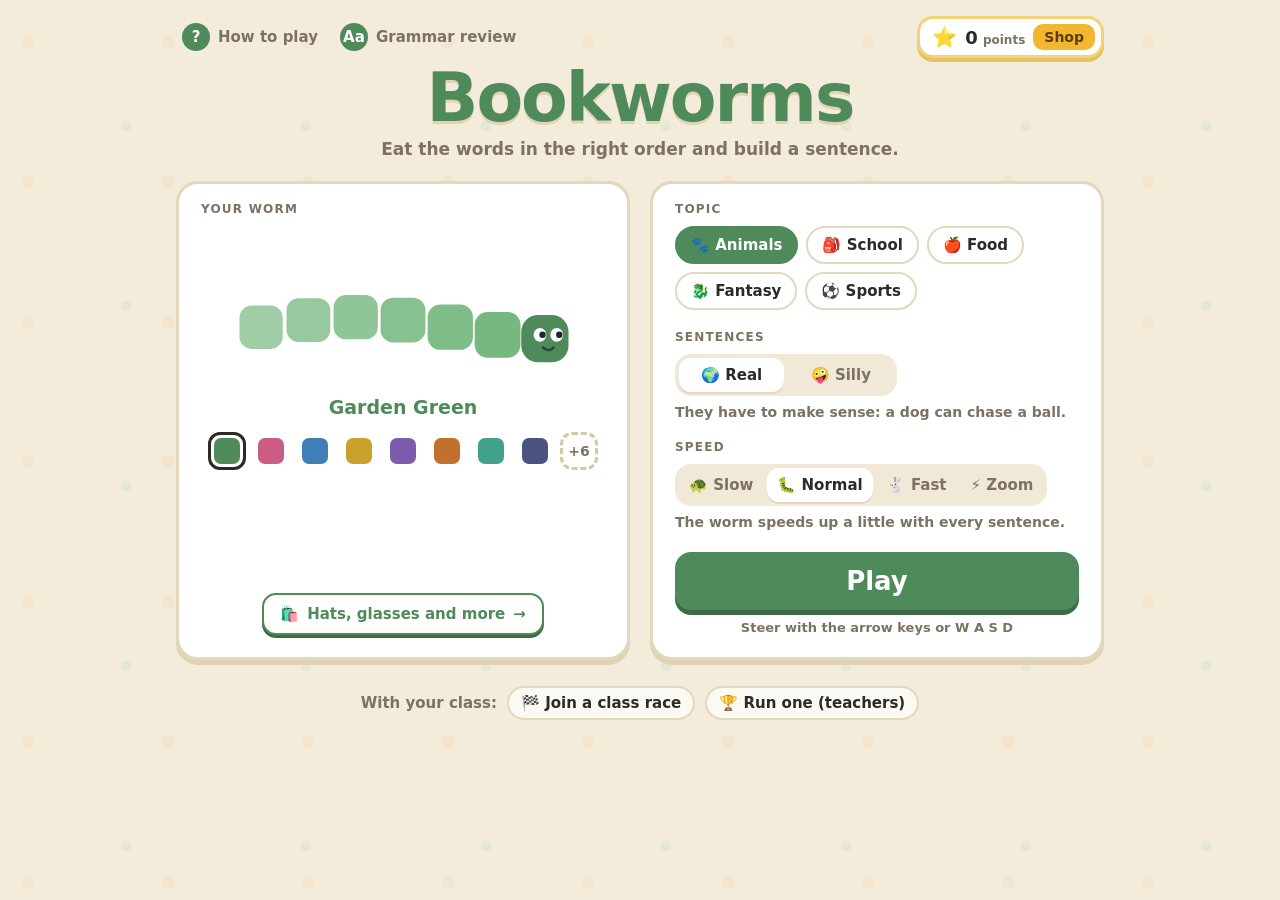
==== commit ad7e5470: "Add a speed option, and keep Real mode sentences on topic Speed: the home page offers Slow, Normal, " ====
--- a/index.html
+++ b/index.html
@@ -59,6 +59,19 @@
       </div>
       <p id="mode-note" class="mode-note" aria-live="polite">They have to make sense: a dog can chase a ball.</p>
 
+      <h2 id="speed-label" class="label">Speed</h2>
+      <div id="speeds" class="segmented speeds" role="radiogroup" aria-labelledby="speed-label">
+        <button type="button" role="radio" data-speed="slow" aria-checked="false"
+                data-note="Plenty of time to read every word.">🐢 Slow</button>
+        <button type="button" role="radio" data-speed="normal" aria-checked="true"
+                data-note="The worm speeds up a little with every sentence.">🐛 Normal</button>
+        <button type="button" role="radio" data-speed="fast" aria-checked="false"
+                data-note="Quicker - steer early!">🐇 Fast</button>
+        <button type="button" role="radio" data-speed="zoom" aria-checked="false"
+                data-note="As fast as it goes. Good luck!">⚡ Zoom</button>
+      </div>
+      <p id="speed-note" class="mode-note" aria-live="polite">The worm speeds up a little with every sentence.</p>
+
       <a id="play" class="play" href="game.html">Play</a>
       <p class="hint">Steer with the <b>arrow keys</b> or <b>W A S D</b></p>
     </section>
--- a/css/home.css
+++ b/css/home.css
@@ -169,6 +169,9 @@
 .segmented button:hover { color: var(--ink); }
 .segmented button[aria-checked="true"] { background: #fff; color: var(--ink); box-shadow: 0 2px 0 var(--line); }
 .mode-note { margin: 8px 0 22px; font-size: 14px; font-weight: 700; color: var(--muted); }
+#mode-note { margin-bottom: 0; }
+.speeds { grid-template-columns: repeat(4, auto); }
+.speeds button { padding-left: 10px; padding-right: 10px; }
 
 .play {
   margin-top: auto; display: block; text-align: center;
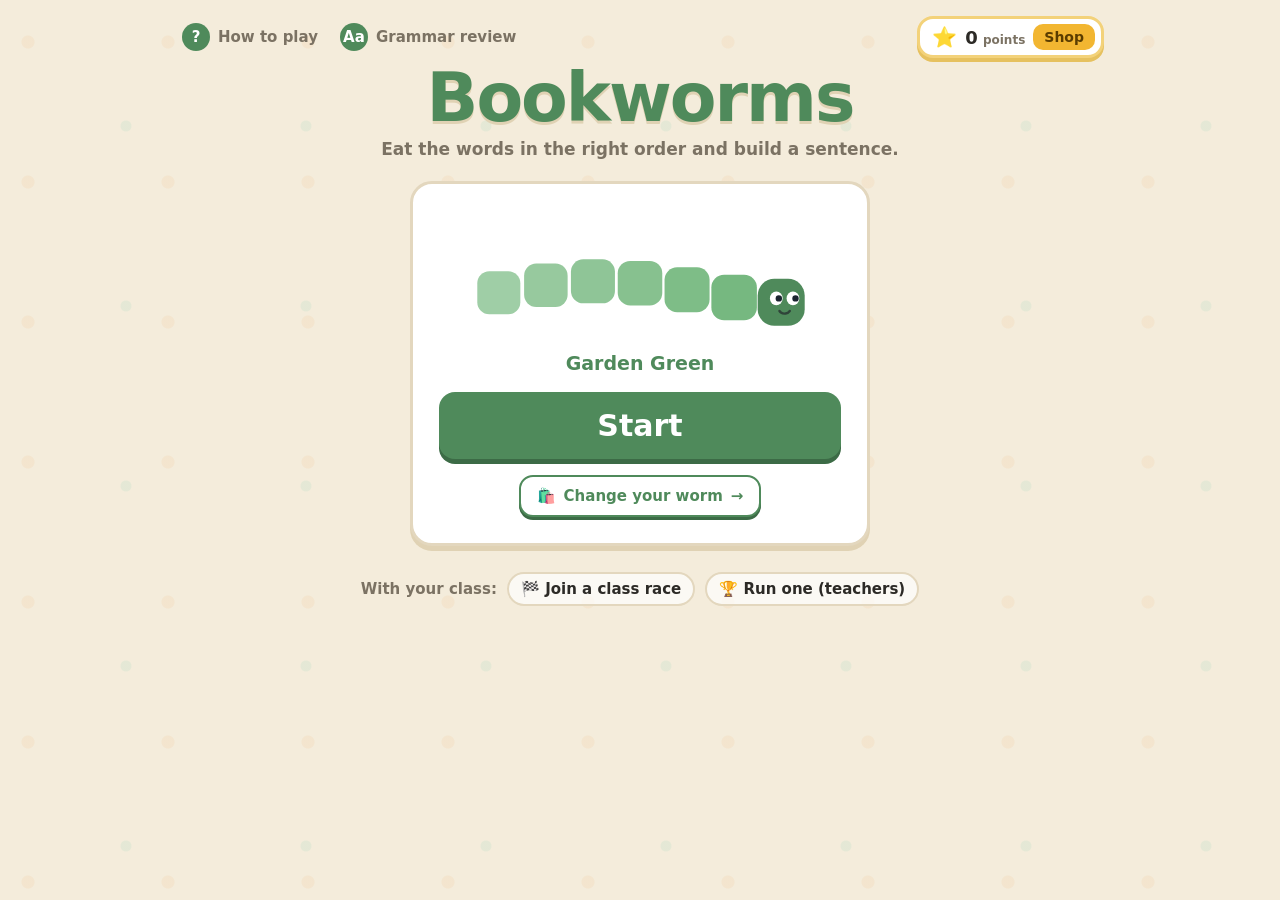
==== commit 4e7485b6: "Split the home page into a start page and a settings page The home page put the worm, its colours, t" ====
--- a/index.html
+++ b/index.html
@@ -3,7 +3,7 @@
 <head>
 <meta charset="utf-8" />
 <meta name="viewport" content="width=device-width, initial-scale=1" />
-<title>Bookworms - Pick Your Worm</title>
+<title>Bookworms</title>
 <link rel="icon" href="data:image/svg+xml,%3Csvg xmlns='http://www.w3.org/2000/svg' viewBox='0 0 100 100'%3E%3Ctext y='.9em' font-size='90'%3E%F0%9F%90%9B%3C/text%3E%3C/svg%3E" />
 <link rel="stylesheet" href="css/home.css" />
 </head>
@@ -21,62 +21,26 @@
   </a>
 </header>
 
-<main class="home">
+<main class="home start">
 
   <div class="hero">
     <h1>Bookworms</h1>
     <p class="tagline">Eat the words in the right order and build a sentence.</p>
   </div>
 
-  <div class="setup">
-
-    <!-- the worm you are about to play as, wiggling, in everything it is wearing -->
-    <section class="card worm-card" aria-labelledby="worm-label">
-      <h2 id="worm-label" class="label">Your worm</h2>
-      <canvas id="worm-preview" class="worm" aria-hidden="true"></canvas>
-      <p id="worm-name" class="worm-name">Garden Green</p>
-      <ul id="swatches" class="swatches" role="radiogroup" aria-label="Worm colour"></ul>
-      <p id="picker-error" class="picker-error" hidden>
-        Could not load the worm colours. Start the server with <code>./serve.sh</code>
-        and reload this page.
-      </p>
-      <a class="shop-btn" href="shop.html">
-        <span aria-hidden="true">🛍️</span> Hats, glasses and more <span class="go" aria-hidden="true">&rarr;</span>
-      </a>
-    </section>
-
-    <!-- what to play: the topic, Real or Silly, then go -->
-    <section class="card game-card" aria-labelledby="topic-label">
-      <h2 id="topic-label" class="label">Topic</h2>
-      <ul id="topics" class="chips" role="radiogroup" aria-labelledby="topic-label"></ul>
-
-      <h2 id="mode-label" class="label">Sentences</h2>
-      <div id="modes" class="segmented" role="radiogroup" aria-labelledby="mode-label">
-        <button type="button" role="radio" data-mode="real" aria-checked="true"
-                data-note="They have to make sense: a dog can chase a ball.">🌍 Real</button>
-        <button type="button" role="radio" data-mode="silly" aria-checked="false"
-                data-note="They only have to sound right: a ball can chase a dog!">🤪 Silly</button>
-      </div>
-      <p id="mode-note" class="mode-note" aria-live="polite">They have to make sense: a dog can chase a ball.</p>
-
-      <h2 id="speed-label" class="label">Speed</h2>
-      <div id="speeds" class="segmented speeds" role="radiogroup" aria-labelledby="speed-label">
-        <button type="button" role="radio" data-speed="slow" aria-checked="false"
-                data-note="Plenty of time to read every word.">🐢 Slow</button>
-        <button type="button" role="radio" data-speed="normal" aria-checked="true"
-                data-note="The worm speeds up a little with every sentence.">🐛 Normal</button>
-        <button type="button" role="radio" data-speed="fast" aria-checked="false"
-                data-note="Quicker - steer early!">🐇 Fast</button>
-        <button type="button" role="radio" data-speed="zoom" aria-checked="false"
-                data-note="As fast as it goes. Good luck!">⚡ Zoom</button>
-      </div>
-      <p id="speed-note" class="mode-note" aria-live="polite">The worm speeds up a little with every sentence.</p>
-
-      <a id="play" class="play" href="game.html">Play</a>
-      <p class="hint">Steer with the <b>arrow keys</b> or <b>W A S D</b></p>
-    </section>
-
-  </div>
+  <!-- the worm you play as, wiggling, in everything it is wearing - and the one way in -->
+  <section class="card start-card" aria-label="Your worm">
+    <canvas id="worm-preview" class="worm" aria-hidden="true"></canvas>
+    <p id="worm-name" class="worm-name">Garden Green</p>
+    <p id="picker-error" class="picker-error" hidden>
+      Could not load the worm colours. Start the server with <code>./serve.sh</code>
+      and reload this page.
+    </p>
+    <a id="start" class="play" href="setup.html">Start</a>
+    <a class="shop-btn" href="shop.html?slot=color">
+      <span aria-hidden="true">🛍️</span> Change your worm <span class="go" aria-hidden="true">&rarr;</span>
+    </a>
+  </section>
 
   <!-- class races: the whole class plays at once, on a shared leaderboard -->
   <nav class="classroom" aria-label="Class races">
--- a/css/home.css
+++ b/css/home.css
@@ -1,6 +1,6 @@
-/* The home page: two cards side by side - your worm, and what to play - with Play as the one
-   big button. Everything a player has to choose fits on one screen. The game itself is
-   styled by css/style.css. */
+/* The start page (index.html) - your worm and one big Start button - and the settings page
+   (setup.html), which asks one question at a time. The game itself is styled by
+   css/style.css. */
 
 :root {
   --paper: #fdf6e8;
@@ -76,62 +76,34 @@
 }
 .tagline { margin: 6px 0 0; color: var(--muted); font-weight: 700; font-size: 17px; }
 
-/* ---------- the two cards ---------- */
-
-.setup {
-  display: grid; grid-template-columns: minmax(0, 1fr) minmax(0, 1fr); gap: 20px;
-  align-items: stretch;
-}
+/* ---------- cards ---------- */
+
 .card {
   background: #fff; border: 3px solid var(--line); border-radius: 22px;
   padding: 18px 22px 22px; box-shadow: var(--shadow);
 }
-.label {
-  margin: 0 0 10px; font-size: 12px; font-weight: 800; letter-spacing: 1.2px;
-  text-transform: uppercase; color: var(--muted);
-}
-.label:not(:first-child) { margin-top: 20px; }
-
-/* your worm */
-.worm-card { display: flex; flex-direction: column; align-items: center; text-align: center; }
-.worm-card .label { align-self: flex-start; }
-/* the worm takes whatever room the card has spare (flex-basis 0, so its own size never
-   feeds back into the card's) - a bigger worm when the topics need two rows */
-.worm { display: block; width: 100%; flex: 1 1 0; min-height: 104px; max-height: 170px; }
+
+/* ---------- the start page: your worm, and Start ---------- */
+
+.start-card {
+  max-width: 460px; margin: 0 auto;
+  display: flex; flex-direction: column; align-items: center; text-align: center;
+  padding: 18px 26px 26px;
+}
+.worm { display: block; width: 100%; height: 150px; }
 .worm-name {
-  margin: 0 0 14px; font-weight: 900; font-size: 19px;
+  margin: 0 0 18px; font-weight: 900; font-size: 19px;
   color: var(--worm-head); transition: color 0.25s;
 }
-
-.swatches {
-  list-style: none; margin: 0 0 16px; padding: 0;
-  display: flex; flex-wrap: wrap; justify-content: center; gap: 6px;
-}
-.swatch {
-  width: 38px; height: 38px; padding: 3px; cursor: pointer;
-  border-radius: 12px; border: 3px solid transparent; background: none;
-  transition: transform 0.15s, border-color 0.15s;
-}
-.swatch i { display: block; width: 100%; height: 100%; border-radius: 7px; }
-.swatch:hover { transform: translateY(-2px); }
-.swatch[aria-checked="true"] { border-color: var(--ink); }
-/* the last swatch: a link to the colours you can still buy */
-.swatch.more {
-  display: grid; place-items: center; text-decoration: none;
-  border: 3px dashed #d7c7a3; padding: 0;
-}
-.swatch.more i {
-  display: grid; place-items: center; background: none;
-  font-style: normal; font-weight: 900; color: var(--muted); font-size: 14px;
-}
+.start-card .play { align-self: stretch; margin-bottom: 16px; font-size: 30px; padding: 16px; }
 
 .picker-error { color: #c0563f; font-weight: 700; font-size: 14px; margin: 0 0 14px; }
 .picker-error code { background: #efe6d2; padding: 1px 6px; border-radius: 5px; }
 
 /* the way into the shop: an outlined button, so it reads as something to press without
-   competing with Play */
+   competing with Start */
 .shop-btn {
-  margin-top: auto; display: inline-flex; align-items: center; gap: 8px;
+  display: inline-flex; align-items: center; gap: 8px;
   padding: 10px 16px; border-radius: 14px; text-decoration: none;
   font-weight: 800; font-size: 15px; color: var(--green);
   background: #fff; border: 2px solid var(--green); box-shadow: 0 3px 0 var(--green-dark);
@@ -142,39 +114,67 @@
 .shop-btn .go { transition: transform 0.15s; }
 .shop-btn:hover .go { transform: translateX(3px); }
 
-/* what to play */
-.game-card { display: flex; flex-direction: column; }
-
-.chips { list-style: none; margin: 0; padding: 0; display: flex; flex-wrap: wrap; gap: 8px; }
-.topic {
-  font: inherit; font-weight: 800; font-size: 15px; cursor: pointer;
-  display: inline-flex; align-items: center; gap: 6px;
-  padding: 8px 14px; border-radius: 999px;
-  border: 2px solid var(--line); background: #fff; color: var(--ink);
-  transition: border-color 0.15s, background 0.15s;
-}
-.topic:hover { border-color: var(--green); }
-.topic[aria-checked="true"] { border-color: var(--green); background: var(--green); color: #fff; }
-
-/* Real or Silly: one switch, and one line saying what the chosen one means */
-.segmented {
-  display: inline-grid; grid-template-columns: 1fr 1fr; gap: 4px; align-self: flex-start;
-  padding: 4px; border-radius: 16px; background: #f1e9d8;
-}
-.segmented button {
-  font: inherit; font-weight: 800; font-size: 15px; cursor: pointer;
-  padding: 8px 22px; border-radius: 12px; border: none; background: transparent; color: var(--muted);
-  transition: background 0.15s, color 0.15s;
-}
-.segmented button:hover { color: var(--ink); }
-.segmented button[aria-checked="true"] { background: #fff; color: var(--ink); box-shadow: 0 2px 0 var(--line); }
-.mode-note { margin: 8px 0 22px; font-size: 14px; font-weight: 700; color: var(--muted); }
-#mode-note { margin-bottom: 0; }
-.speeds { grid-template-columns: repeat(4, auto); }
-.speeds button { padding-left: 10px; padding-right: 10px; }
+/* ---------- the settings page: one question at a time (js/setup.js) ---------- */
+
+.setup-page { max-width: 780px; padding-top: 18px; }
+
+/* where you are: 1 Topic, 2 Sentences, 3 Speed - each one a way back to it */
+.steps { list-style: none; margin: 0 0 18px; padding: 0; display: flex; flex-wrap: wrap; justify-content: center; gap: 8px; }
+.steps button {
+  font: inherit; font-weight: 800; font-size: 14px; cursor: pointer; color: var(--muted);
+  display: inline-flex; align-items: center; gap: 8px; padding: 5px 14px 5px 5px;
+  border-radius: 999px; border: 2px solid var(--line); background: rgba(255, 255, 255, 0.6);
+}
+.steps button:hover { border-color: var(--green); }
+.steps b {
+  width: 24px; height: 24px; border-radius: 50%; display: grid; place-items: center;
+  font-size: 13px; background: #efe6d2; color: var(--muted);
+}
+.steps .now button { border-color: var(--green); background: #fff; color: var(--ink); }
+.steps .now b { background: var(--green); color: #fff; }
+.steps .done b { background: #cfe8d4; color: var(--green-dark); }
+
+.step { text-align: center; padding: 26px 26px 28px; }
+.question { margin: 0 0 22px; font-size: clamp(24px, 5vw, 32px); letter-spacing: -0.5px; line-height: 1.15; }
+.question:focus { outline: none; }
+
+/* the topics share a row, and a row that has to wrap stays centred */
+.options {
+  list-style: none; margin: 0; padding: 0;
+  display: flex; flex-wrap: wrap; justify-content: center; gap: 12px;
+}
+.options > li { flex: 1 1 110px; max-width: 170px; }
+.options.two, .options.four { display: grid; }
+.options.two > li, .options.four > li { max-width: none; }
+.options.two { grid-template-columns: 1fr 1fr; }
+.options.four { grid-template-columns: repeat(4, 1fr); }
+.option {
+  width: 100%; height: 100%; font: inherit; cursor: pointer; color: var(--ink);
+  display: flex; flex-direction: column; align-items: center; gap: 4px;
+  padding: 16px 12px; border-radius: 18px; border: 3px solid var(--line); background: #fff;
+  transition: transform 0.12s, border-color 0.15s, background 0.15s;
+}
+.option:hover { transform: translateY(-2px); border-color: var(--green); }
+.option[aria-checked="true"] { border-color: var(--green); background: #f3faf4; box-shadow: 0 4px 0 #b9dcc0; }
+.option-icon { font-size: 36px; line-height: 1.15; }
+.option b { font-size: 19px; font-weight: 900; }
+.option small { font-size: 13px; font-weight: 700; color: var(--muted); line-height: 1.3; }
+
+.summary { margin: 24px 0 12px; font-weight: 800; color: var(--muted); }
+
+.step-nav { display: flex; justify-content: space-between; gap: 12px; margin-top: 18px; }
+.nav-btn {
+  font: inherit; font-weight: 800; font-size: 16px; cursor: pointer; color: var(--ink);
+  padding: 10px 20px; border-radius: 14px; border: 2px solid var(--line); background: #fff;
+  box-shadow: 0 3px 0 var(--line);
+}
+.nav-btn:hover { border-color: var(--green); }
+.nav-btn.go { margin-left: auto; color: #fff; background: var(--green); border-color: var(--green); box-shadow: 0 3px 0 var(--green-dark); }
+.nav-btn.go:hover { background: #5a9a66; }
+.nav-btn[hidden] { display: none; }
 
 .play {
-  margin-top: auto; display: block; text-align: center;
+  display: block; text-align: center;
   font-size: 26px; font-weight: 900; text-decoration: none; color: #fff;
   background: var(--green); padding: 14px; border-radius: 16px;
   box-shadow: 0 5px 0 var(--green-dark); transition: transform 0.1s, box-shadow 0.1s, background 0.15s;
@@ -196,16 +196,18 @@
 }
 .classroom a:hover { border-color: var(--green); background: #fff; }
 
-/* ---------- small screens: one card under the other ---------- */
-
-@media (max-width: 760px) {
-  .setup { grid-template-columns: 1fr; }
+/* ---------- small screens ---------- */
+
+@media (max-width: 640px) {
+  .options.four { grid-template-columns: 1fr 1fr; }
   .hero { margin-bottom: 16px; }
   .tagline { font-size: 15px; }
 }
-@media (max-width: 420px) {
-  .help { font-size: 0; gap: 0; padding: 4px; }     /* just the ? */
+@media (max-width: 460px) {
+  .help { font-size: 0; gap: 0; padding: 4px; }     /* just the icon */
   .help-icon { font-size: 16px; }
-  .card { padding: 16px; }
-  .segmented { align-self: stretch; }
-}
+  .card, .step { padding: 16px; }
+  .options.two { grid-template-columns: 1fr; }
+  .steps button { font-size: 0; gap: 0; padding: 3px; }   /* just the numbers */
+  .steps b { font-size: 13px; }
+}
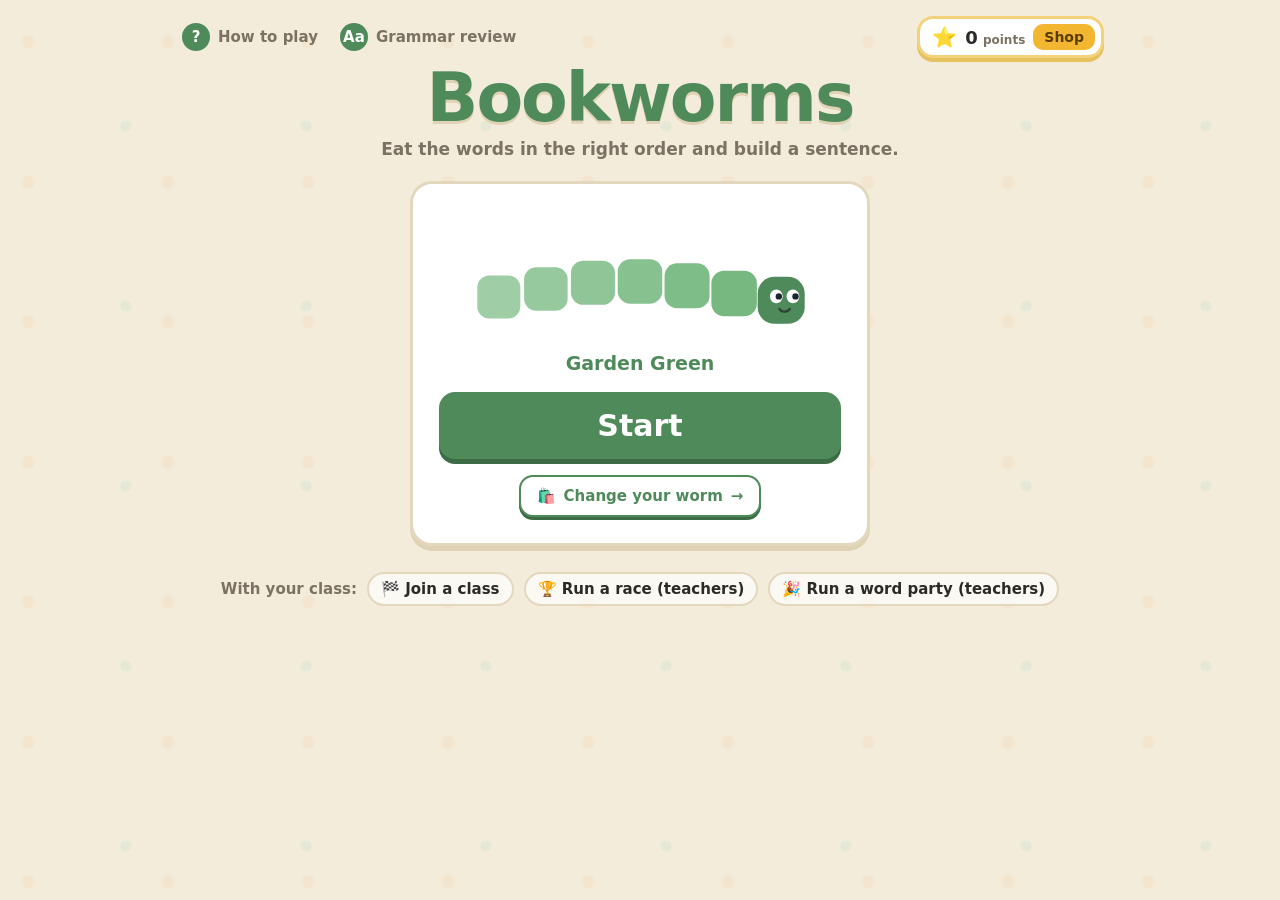
==== commit 4b66ce51: "Add word parties: the class writes the words, builds with them, then votes A new class game in round" ====
--- a/index.html
+++ b/index.html
@@ -43,10 +43,11 @@
   </section>
 
   <!-- class races: the whole class plays at once, on a shared leaderboard -->
-  <nav class="classroom" aria-label="Class races">
+  <nav class="classroom" aria-label="Class games">
     <span class="classroom-label">With your class:</span>
-    <a href="join.html"><span aria-hidden="true">🏁</span> Join a class race</a>
-    <a href="teacher.html"><span aria-hidden="true">🏆</span> Run one (teachers)</a>
+    <a href="join.html"><span aria-hidden="true">🏁</span> Join a class</a>
+    <a href="teacher.html"><span aria-hidden="true">🏆</span> Run a race (teachers)</a>
+    <a href="party-teacher.html"><span aria-hidden="true">🎉</span> Run a word party (teachers)</a>
   </nav>
 
 </main>
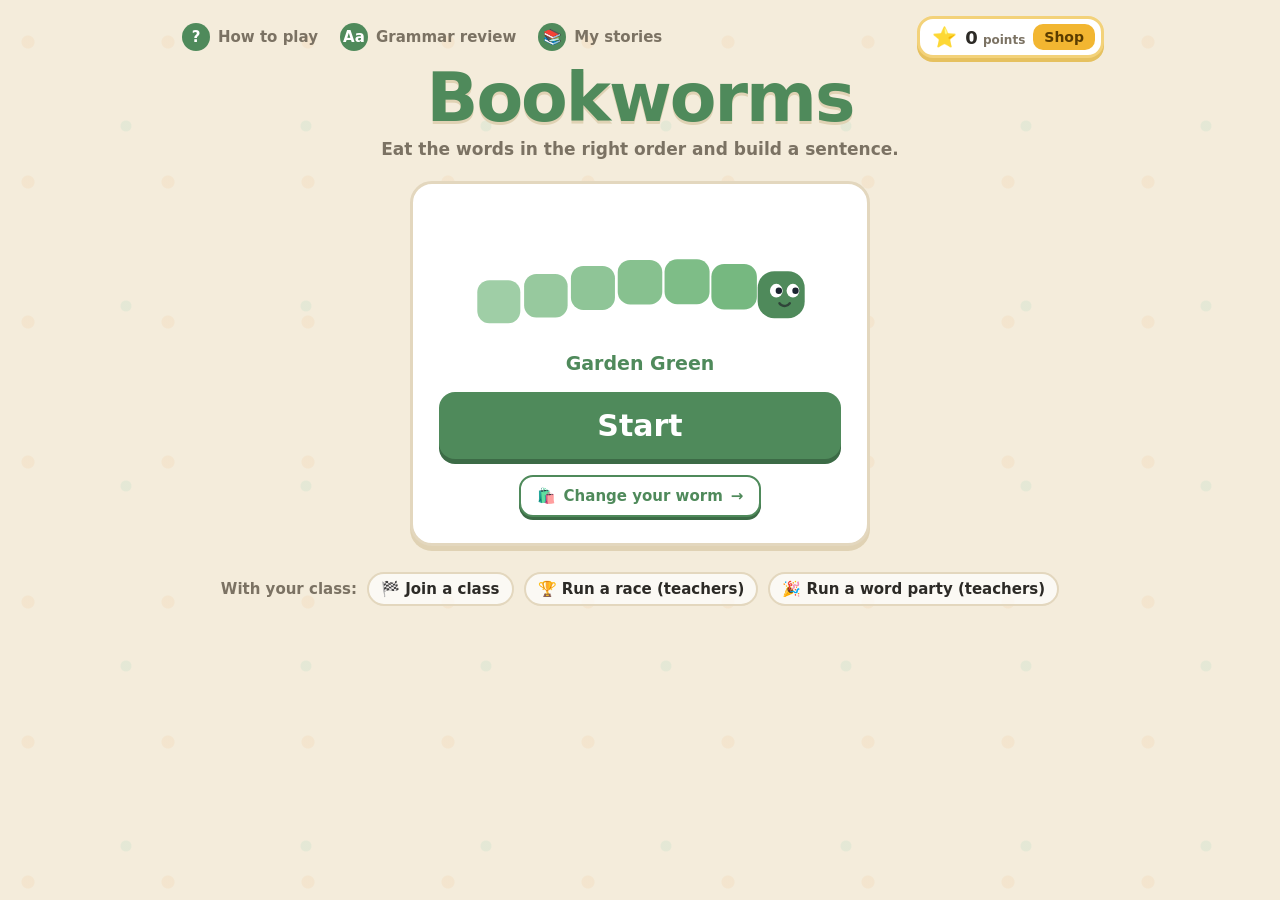
==== commit 3b707621: "Add story-building: 8 sentence objectives, then a story screen Playing on your own, each sentence no" ====
--- a/index.html
+++ b/index.html
@@ -13,6 +13,7 @@
   <nav class="help-links">
     <a class="help" href="how-to-play.html"><span class="help-icon" aria-hidden="true">?</span>How to play</a>
     <a class="help" href="review.html"><span class="help-icon" aria-hidden="true">Aa</span>Grammar review</a>
+    <a class="help" href="stories.html"><span class="help-icon" aria-hidden="true">📚</span>My stories</a>
   </nav>
   <a id="bank" class="bank" href="shop.html" title="Spend your points in the shop">
     <span class="bank-star" aria-hidden="true">⭐</span>
